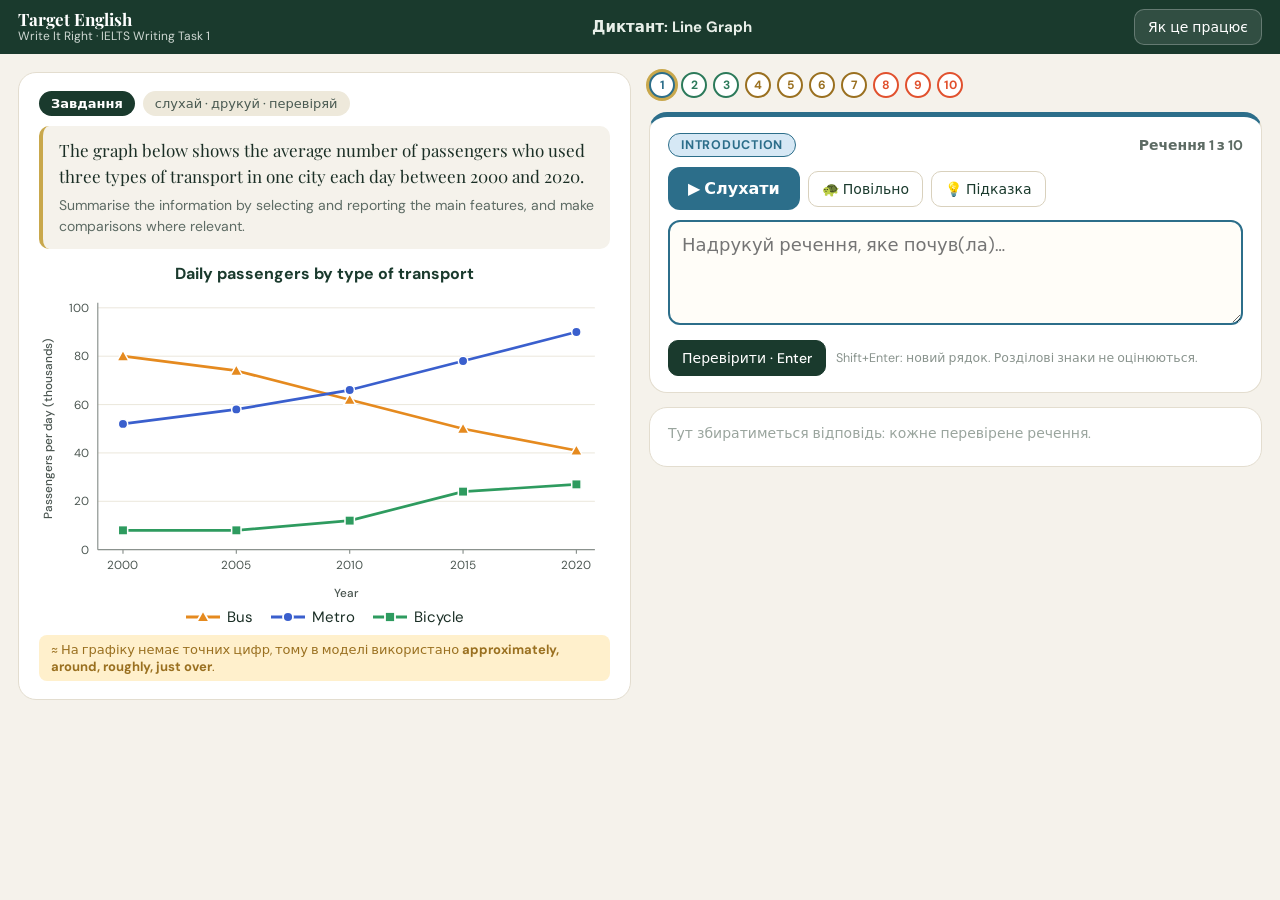
==== dictation/index.html @ 70d9b7e7 "Add files via upload" ====
<!DOCTYPE html>
<html lang="uk">
<head>
<meta charset="UTF-8">
<meta name="viewport" content="width=device-width, initial-scale=1">
<title>Диктант · Write It Right</title>
<link rel="preconnect" href="https://fonts.googleapis.com">
<link rel="preconnect" href="https://fonts.gstatic.com" crossorigin>
<link href="https://fonts.googleapis.com/css2?family=DM+Sans:wght@400;500;700&family=Playfair+Display:wght@600;700&display=swap" rel="stylesheet">
<link rel="stylesheet" href="dictation.css">
</head>
<body>
<header class="top">
  <div class="brand"><b>Target English</b><span>Write It Right · IELTS Writing Task 1</span></div>
  <div class="ttl">Диктант: Line Graph</div>
  <div class="tools"><button class="tbtn" id="helpBtn">Як це працює</button></div>
</header>

<main>
  <section class="left card">
    <div class="meta"><span class="pill">Завдання</span><span class="pill soft">слухай · друкуй · перевіряй</span></div>
    <div class="prompt"><p id="prompt"></p><p class="tail" id="promptTail"></p></div>
    <figure class="fig"><figcaption id="chartTitle"></figcaption><div id="chart"></div></figure>
    <p class="apxnote">≈ На графіку немає точних цифр, тому в моделі використано <b>approximately, around, roughly, just over</b>.</p>
  </section>

  <section class="right">
    <div class="steps" id="dots"></div>
    <div class="dcard" id="dcard">
      <div class="dtop"><span class="chip" id="secChip"></span><span class="cnt" id="cnt"></span></div>
      <div class="ctr">
        <button class="play" id="play" title="Слухати (Alt+R)">▶ Слухати</button>
        <button class="tbtn" id="slow" title="Повільніше (Alt+S)">🐢 Повільно</button>
        <button class="tbtn" id="hint" title="Підказка: перші слова (Alt+H)">💡 Підказка</button>
        <span class="src" id="src"></span>
      </div>
      <textarea id="inp" rows="3" spellcheck="false" autocomplete="off" autocapitalize="off" placeholder="Надрукуй речення, яке почув(ла)…"></textarea>
      <div class="hintline" id="hintline" hidden></div>
      <div class="act">
        <button class="tbtn pri" id="check">Перевірити · Enter</button>
        <button class="tbtn" id="next" hidden>Далі · Enter →</button>
        <span class="kh">Shift+Enter: новий рядок. Розділові знаки не оцінюються.</span>
      </div>
      <div class="res" id="res" hidden></div>
    </div>
    <div class="sum" id="sum" hidden></div>
    <div class="paper" id="paper"></div>
  </section>
</main>

<div class="ov" id="help" hidden>
  <div class="ov-box">
    <div class="ov-top"><h2>Як це працює</h2><button class="tbtn sq" id="helpClose">✕</button></div>
    <ol class="how">
      <li>Подивись на графік зліва: це завдання, до якого написана модельна відповідь.</li>
      <li>Натисни <b>▶ Слухати</b> і надрукуй речення. Можна слухати знову, повільно (🐢) або взяти підказку (💡).</li>
      <li>Натисни <b>Enter</b>: побачиш, які слова пропущено (червоні), зайві (закреслені) і правильні (зелені). Мову наближення підсвічено золотим.</li>
      <li>Далі наступне речення. Наприкінці отримаєш підсумок і всю відповідь разом.</li>
    </ol>
    <p class="tip">Клавіші: <kbd>Enter</kbd> перевірити / далі · <kbd>Alt</kbd>+<kbd>R</kbd> слухати · <kbd>Alt</kbd>+<kbd>S</kbd> повільно · <kbd>Alt</kbd>+<kbd>H</kbd> підказка.</p>
  </div>
</div>

<script src="chart.js"></script>
<script src="data/line-1.js"></script>
<script src="dictation.js"></script>
</body>
</html>
---- dictation/dictation.css ----
:root{
  --g:#1A3A2D; --gold:#C9A84C; --bg:#F5F2EB; --foot:#F0EDE6; --muted:#7A9A8A; --txt:#1A2E25; --txt2:#3D5A4E;
  --blue:#2C6E8A; --blueb:#D6E8F5; --green:#2C7A5A; --greenb:#D6EDE4; --amber:#9A7020; --amberb:#FFF0CC; --red:#E1512E; --redb:#FDDDD8;
  --bad:#C0392B; --good:#1A7A4A; --or:#E1512E;
  --serif:'Playfair Display',Georgia,'Times New Roman',serif;
  --sans:'DM Sans',system-ui,-apple-system,'Segoe UI',Roboto,Arial,sans-serif;
}
*{box-sizing:border-box}
html,body{margin:0;height:100%;overflow:hidden}
body{background:#10261d;font-family:var(--sans);color:var(--txt);-webkit-font-smoothing:antialiased}
.lc{display:block}
.lc text{font-family:var(--sans)}
.lc .grid line{stroke:#e8e3d6;stroke-width:1}
.lc .axis line{stroke:#8b928e;stroke-width:1.4}
.lc .axis text{fill:#4b5651;font-size:14px}
.lc .axtitle{fill:#4b5651!important;font-size:14px!important;font-weight:500;transition:fill .3s}
.lc .band{fill:#C9A84C;opacity:0;transition:opacity .4s}
.lc .band.on{opacity:.18}
.lc .ser{transition:opacity .4s}
.lc.focus .ser:not(.on){opacity:.13}
.lc .ln{fill:none;stroke-width:3.2;stroke-linejoin:round;stroke-linecap:round}
.lc .mk{transition:transform .25s;transform-box:fill-box;transform-origin:center}
.lc .mk.big{transform:scale(1.6)}
.lc .guide{stroke-width:1.6;stroke-dasharray:5 5;opacity:0;transition:opacity .3s}
.lc .guide.show{opacity:.7}
.lc .val{font-size:16px;font-weight:700;text-anchor:middle;opacity:0;transition:opacity .3s;paint-order:stroke;stroke:#fff;stroke-width:4px;stroke-linejoin:round}
.lc .val.show{opacity:1}
.lc.ax-y .axis-y line,.lc.ax-y .axis-y text,.lc.ax-x .axis-x line,.lc.ax-x .axis-x text{stroke:var(--or);fill:var(--or);font-weight:700}
.lc.ax-y .axis-y line,.lc.ax-x .axis-x line{stroke-width:2.8}
.lc.ax-y .axis-y text{font-size:15px}
.lc .tag rect{fill:var(--g)} .lc .tag text{fill:#fff;font-size:14px;font-weight:700;text-anchor:middle;dominant-baseline:central} .lc .tag line{stroke:var(--g);stroke-width:1.6}
.lc-legend{display:flex;flex-wrap:wrap;justify-content:center;gap:4px 18px;margin:2px 0 2px;transition:transform .3s}
.lc-leg{display:flex;align-items:center;gap:7px;font-size:15px;transition:opacity .3s}
.lc-leg.dim{opacity:.3}
.lc-legend.pulse{animation:pulse 1.2s ease 2}
.lc-legend.pulse .lc-leg{font-weight:700;color:var(--or)}
@keyframes pulse{50%{transform:scale(1.06)}}
html,body{overflow:auto;height:auto;min-height:100%}
body{background:#F5F2EB}
.top{position:sticky;top:0;height:54px;display:flex;align-items:center;gap:16px;padding:0 18px;background:var(--g);color:#fff;z-index:5}
.top .brand{display:flex;flex-direction:column;line-height:1.15;min-width:160px}
.top .brand b{font-family:var(--serif);font-size:17px}.top .brand span{font-size:12px;color:#cfd8d3}
.top .ttl{margin:0 auto;font-weight:700;font-size:15px;color:#e8efe9}
.tbtn{border:1px solid #d9d1bd;background:#fff;color:var(--g);border-radius:10px;padding:8px 13px;font-size:14px;font-weight:500;cursor:pointer;text-decoration:none;display:inline-flex;align-items:center}
.top .tbtn{background:rgba(255,255,255,.1);color:#fff;border-color:rgba(255,255,255,.25)}
.tbtn:hover{background:#faf7ef}.top .tbtn:hover{background:rgba(255,255,255,.22)}
.tbtn.pri{background:var(--g);color:#fff;border-color:var(--g)}.tbtn.pri:hover{background:#26503f}
.tbtn.sq{padding:8px 11px}
.tbtn.on{background:var(--gold);color:var(--g);border-color:var(--gold)}
main{display:grid;grid-template-columns:minmax(380px,1fr) minmax(380px,1fr);gap:18px;padding:18px;max-width:1500px;margin:0 auto}
@media(max-width:900px){main{grid-template-columns:1fr}}
.card{background:#fff;border:1px solid #e3ddcf;border-radius:18px;padding:18px 20px}
.meta{display:flex;gap:8px;margin-bottom:10px;flex-wrap:wrap}
.pill{background:var(--g);color:#fff;border-radius:999px;padding:4px 12px;font-size:13px;font-weight:700}.pill.soft{background:#eee9db;color:#4a5a52;font-weight:500}
.prompt{background:#F5F2EB;border-left:4px solid var(--gold);border-radius:10px;padding:12px 16px}
.prompt p{margin:0;font-family:var(--serif);font-size:17px;line-height:1.5}.prompt .tail{font-family:var(--sans);font-size:14px;color:#5d6b64;margin-top:6px}
.fig{margin:14px 0 4px}.fig figcaption{text-align:center;font-weight:700;color:var(--g);margin-bottom:2px}
.apxnote{font-size:13px;background:var(--amberb);color:var(--amber);border-radius:8px;padding:6px 12px;margin:8px 0 0}
.right{display:flex;flex-direction:column;gap:14px}
.steps{display:flex;gap:6px;flex-wrap:wrap}
.dot{width:26px;height:26px;border-radius:50%;border:2px solid var(--c,#999);background:#fff;font-size:12px;font-weight:700;color:var(--c,#555);display:flex;align-items:center;justify-content:center}
.dot.done{background:var(--c);color:#fff}.dot.cur{box-shadow:0 0 0 3px #C9A84C}
.dcard{background:#fff;border:1px solid #e3ddcf;border-radius:18px;padding:16px 18px;border-top:5px solid var(--c,var(--g))}
.dtop{display:flex;justify-content:space-between;align-items:center;margin-bottom:10px}
.chip{background:var(--b);color:var(--c);border:1.5px solid var(--c);border-radius:999px;padding:3px 12px;font-size:12.5px;font-weight:700;letter-spacing:.06em;text-transform:uppercase}
.cnt{font-weight:700;color:#5d6b64;font-size:14px}
.ctr{display:flex;gap:8px;align-items:center;flex-wrap:wrap;margin-bottom:10px}
.play{background:var(--c,var(--g));color:#fff;border:0;border-radius:12px;padding:11px 20px;font-size:16px;font-weight:700;cursor:pointer}
.play:hover{filter:brightness(1.08)}.play.busy{animation:pulse 1s infinite}
.src{font-size:12px;color:#8a948e}
textarea{width:100%;font-family:var(--sans);font-size:18px;line-height:1.5;padding:10px 12px;border:2px solid #d9d1bd;border-radius:12px;resize:vertical;background:#fffdf8;color:var(--txt)}
textarea:focus{outline:none;border-color:var(--c,var(--g))}textarea:disabled{background:#f3f0e6}
.hintline{margin-top:8px;font-size:15px;background:var(--amberb);color:var(--amber);padding:6px 12px;border-radius:8px;font-weight:600}
.act{display:flex;gap:10px;align-items:center;margin-top:10px;flex-wrap:wrap}.kh{font-size:12.5px;color:#8a948e}
.res{margin-top:12px;border-top:1px dashed #d9d1bd;padding-top:12px}
.res .lbl{font-size:12px;font-weight:700;letter-spacing:.08em;color:#7A9A8A;margin:8px 0 3px}
.res .line{font-size:19px;line-height:1.6}
.w-ok{color:var(--good);font-weight:500}.w-miss{background:var(--redb);color:var(--bad);font-weight:700;border-radius:4px;padding:0 3px;border-bottom:2px solid var(--bad)}
.w-extra{color:var(--bad);text-decoration:line-through;opacity:.85}
.w-ap{background:rgba(201,168,76,.4);border-radius:4px;padding:0 2px}
.score{display:inline-block;font-weight:700;border-radius:8px;padding:3px 10px;margin-bottom:4px}
.score.good{background:var(--greenb);color:var(--good)}.score.mid{background:var(--amberb);color:var(--amber)}.score.low{background:var(--redb);color:var(--bad)}
.paper{background:#fff;border:1px solid #e3ddcf;border-radius:18px;padding:14px 18px;min-height:60px}
.paper:empty::before{content:'Тут збиратиметься відповідь: кожне перевірене речення.';color:#9aa59e;font-size:14px}
.paper .pp{border-left:4px solid var(--c);padding:2px 0 2px 12px;margin:0 0 10px;font-size:16.5px;line-height:1.6}
.paper .pp .tg{display:block;font-size:11.5px;font-weight:700;letter-spacing:.08em;color:var(--c)}
.paper .pp .ap{background:rgba(201,168,76,.4);border-radius:4px;padding:0 2px}
.sum{background:var(--g);color:#fff;border-radius:18px;padding:18px 22px}
.sum h3{font-family:var(--serif);margin:0 0 6px;font-size:24px}.sum p{margin:6px 0;font-size:15.5px;line-height:1.5}
.sum .big{font-size:38px;font-weight:700;color:var(--gold)}
.sum .tbtn{background:rgba(255,255,255,.12);color:#fff;border-color:rgba(255,255,255,.3)}
.ov{position:fixed;inset:0;background:rgba(16,38,29,.62);z-index:20;display:flex;align-items:center;justify-content:center;padding:20px}
.ov-box{background:#F7F4EE;border-radius:18px;max-width:640px;width:100%;padding:18px 24px 22px}
.ov-top{display:flex;justify-content:space-between;align-items:center}.ov h2{font-family:var(--serif);color:var(--g);margin:0}
.how{line-height:1.6;padding-left:20px}.tip{font-size:14px;color:#4a5a52}
[hidden]{display:none!important}
button{font-family:inherit}
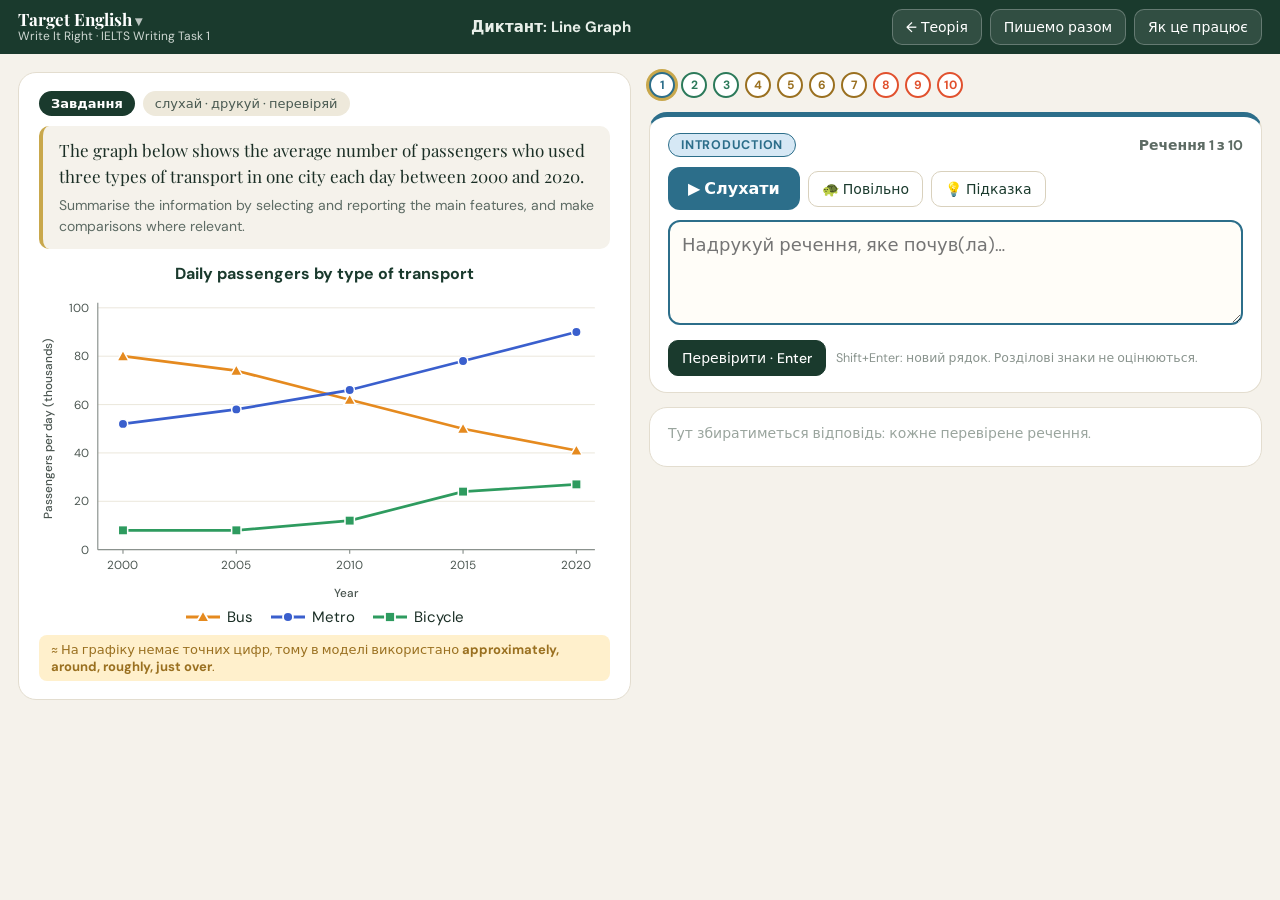
==== commit 85703f62: "Add files via upload" ====
--- a/dictation/index.html
+++ b/dictation/index.html
@@ -12,8 +12,8 @@
 <body>
 <header class="top">
   <div class="brand"><b>Target English</b><span>Write It Right · IELTS Writing Task 1</span></div>
-  <div class="ttl">Диктант: Line Graph</div>
-  <div class="tools"><button class="tbtn" id="helpBtn">Як це працює</button></div>
+  <div class="ttl" id="ttl">Диктант</div>
+  <div class="tools"><a class="tbtn" id="lnkTheory" href="../lesson-deck/index.html">← Теорія</a> <a class="tbtn" id="lnkStudio" href="../index.html">Пишемо разом</a> <button class="tbtn" id="helpBtn">Як це працює</button></div>
 </header>
 
 <main>
@@ -21,7 +21,7 @@
     <div class="meta"><span class="pill">Завдання</span><span class="pill soft">слухай · друкуй · перевіряй</span></div>
     <div class="prompt"><p id="prompt"></p><p class="tail" id="promptTail"></p></div>
     <figure class="fig"><figcaption id="chartTitle"></figcaption><div id="chart"></div></figure>
-    <p class="apxnote">≈ На графіку немає точних цифр, тому в моделі використано <b>approximately, around, roughly, just over</b>.</p>
+    <p class="apxnote" id="apxnote">≈ На графіку немає точних цифр, тому в моделі використано <b>approximately, around, roughly, just over</b>.</p>
   </section>
 
   <section class="right">
@@ -61,8 +61,12 @@
   </div>
 </div>
 
+<script src="../modules.js"></script>
 <script src="chart.js"></script>
-<script src="data/line-1.js"></script>
-<script src="dictation.js"></script>
+<script src="pie.js"></script>
+<script>
+(function(){var t=(new URLSearchParams(location.search).get('t')||'line-1').replace(/[^a-z0-9\-_]/gi,'');
+document.write('<script src="data/'+t+'.js"><\/script><script src="dictation.js"><\/script>');})();
+</script>
 </body>
 </html>
--- a/dictation/dictation.css
+++ b/dictation/dictation.css
@@ -95,3 +95,18 @@
 .how{line-height:1.6;padding-left:20px}.tip{font-size:14px;color:#4a5a52}
 [hidden]{display:none!important}
 button{font-family:inherit}
+
+.top .tools{display:flex;gap:8px}
+
+/* кругові діаграми */
+#chart.piehost{display:flex;flex-direction:column;justify-content:center;gap:6px}
+#chart.piehost svg{height:auto}
+.lc.pie text{font-family:var(--sans)}
+.lc .ptitle{font-family:var(--serif);font-size:22px;font-weight:700;fill:#1A3A2D;transition:fill .3s}
+.lc .ptitle.on{fill:#E8530F}
+.lc .pv{font-size:17px;font-weight:700;paint-order:stroke;stroke:rgba(0,0,0,.18);stroke-width:2px;stroke-linejoin:round}
+.pie .pc{transition:opacity .4s}.pie .pc.dim{opacity:.16}
+.pie .sl{transition:opacity .4s,transform .3s}.pie .sl.dim{opacity:.2}
+.lc-leg .sw{width:14px;height:14px;border-radius:4px;display:inline-block}
+
+.lc .pv.out{stroke:none;paint-order:normal}
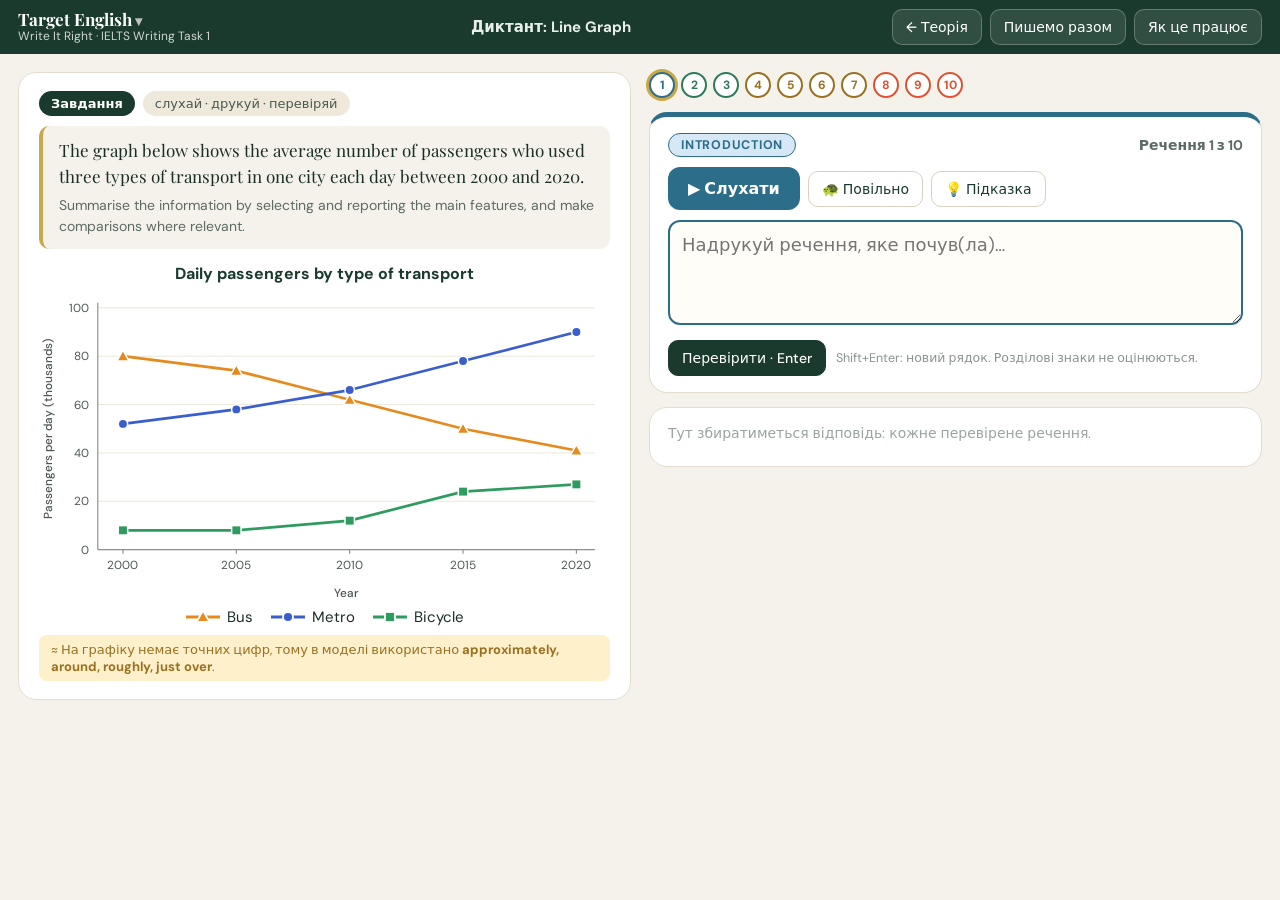
==== commit 9ff36d53: "Add files via upload" ====
--- a/dictation/index.html
+++ b/dictation/index.html
@@ -64,6 +64,7 @@
 <script src="../modules.js"></script>
 <script src="chart.js"></script>
 <script src="pie.js"></script>
+<script src="bar.js"></script>
 <script>
 (function(){var t=(new URLSearchParams(location.search).get('t')||'line-1').replace(/[^a-z0-9\-_]/gi,'');
 document.write('<script src="data/'+t+'.js"><\/script><script src="dictation.js"><\/script>');})();
--- a/dictation/dictation.css
+++ b/dictation/dictation.css
@@ -110,3 +110,14 @@
 .lc-leg .sw{width:14px;height:14px;border-radius:4px;display:inline-block}
 
 .lc .pv.out{stroke:none;paint-order:normal}
+
+.line.uk{font-size:15px;color:#4b5651;background:#FFF8E3;border-radius:8px;padding:8px 12px}
+
+.lc.barc text{font-family:var(--sans)}
+.lc.barc .grid line{stroke:#e8e3d6;stroke-width:1}
+.lc.barc .axis line{stroke:#8b928e;stroke-width:1.4}
+.lc.barc .axis text{fill:#4b5651;font-size:13.5px}
+.lc.barc .axtitle{fill:#4b5651;font-size:13.5px}
+.lc.barc .bg{transition:opacity .4s}.lc.barc .bg.dim{opacity:.16}
+.lc.barc .bv{font-size:12px;font-weight:700;fill:#1A3A2D;opacity:0;transition:opacity .3s;paint-order:stroke;stroke:#fff;stroke-width:3px;stroke-linejoin:round}
+.lc.barc .bv.show{opacity:1}
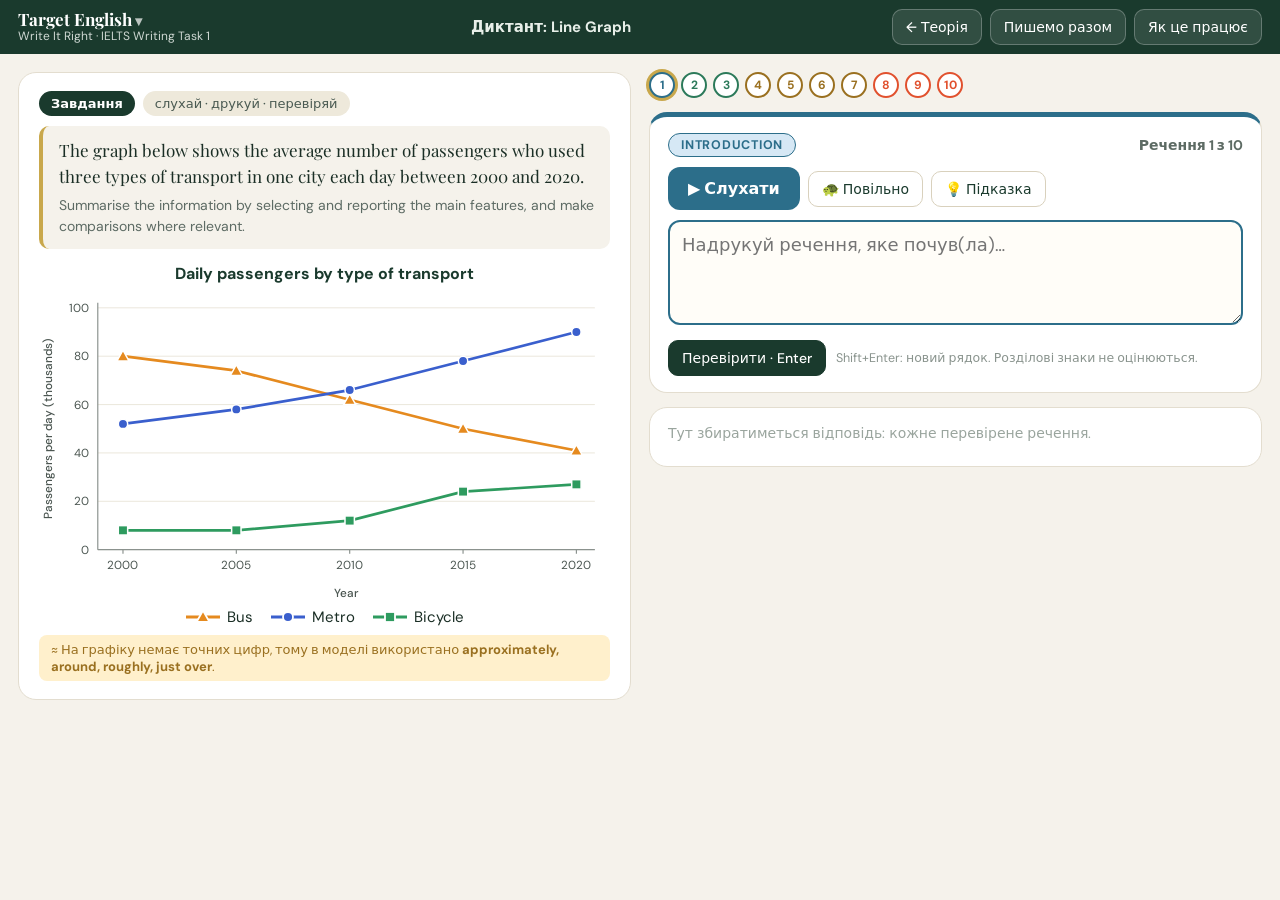
==== commit 38f07549: "Add files via upload" ====
--- a/dictation/index.html
+++ b/dictation/index.html
@@ -65,6 +65,7 @@
 <script src="chart.js"></script>
 <script src="pie.js"></script>
 <script src="bar.js"></script>
+<script src="table.js"></script>
 <script>
 (function(){var t=(new URLSearchParams(location.search).get('t')||'line-1').replace(/[^a-z0-9\-_]/gi,'');
 document.write('<script src="data/'+t+'.js"><\/script><script src="dictation.js"><\/script>');})();
--- a/dictation/dictation.css
+++ b/dictation/dictation.css
@@ -121,3 +121,22 @@
 .lc.barc .bg{transition:opacity .4s}.lc.barc .bg.dim{opacity:.16}
 .lc.barc .bv{font-size:12px;font-weight:700;fill:#1A3A2D;opacity:0;transition:opacity .3s;paint-order:stroke;stroke:#fff;stroke-width:3px;stroke-linejoin:round}
 .lc.barc .bv.show{opacity:1}
+
+/* ---- TableChart ---- */
+.lc.tblc{display:flex;align-items:center;justify-content:center;font-family:var(--sans)}
+.tblc table{border-collapse:separate;border-spacing:0;width:100%;table-layout:fixed;font-size:15px;color:#1d2a24;border:1px solid #d9d2bf;border-radius:10px;overflow:hidden}
+.tblc th,.tblc td{padding:8px 6px;text-align:center;border-bottom:1px solid #ece6d6;border-right:1px solid #ece6d6;line-height:1.2;transition:opacity .35s,background .35s,color .35s}
+.tblc tr>*:last-child{border-right:0}.tblc tbody tr:last-child>*{border-bottom:0}
+.tblc thead th{background:#1A3A2D;color:#fff;font-size:12.5px;font-weight:700;border-color:#2c5242}
+.tblc thead th.corner{text-align:left;font-size:11.5px;letter-spacing:.4px;padding-left:10px;width:30%}
+.tblc th.rh{text-align:left;font-weight:700;background:#F7F4EE;padding-left:10px;font-size:13.5px;color:#1A3A2D}
+.tblc td{font-weight:600;font-size:16px;background:#fff}
+.tblc tbody tr:nth-child(even) td{background:#FBF9F4}
+.tblc .dim{opacity:.22}
+.tblc td.hi{background:#FFF0CC!important;color:#7a5410;font-weight:800;box-shadow:inset 0 0 0 2px #E1A92E}
+.tblc thead th.hi,.tblc th.rh.hi{box-shadow:none}
+.tblc.pulse thead th:not(.corner),.tblc.pulse th.rh{animation:tpulse 1.2s ease 2}
+@keyframes tpulse{50%{background:#E1512E;color:#fff}}
+
+.tblc thead th.dim,.tblc th.rh.dim{opacity:.5}
+#chart .tblc td{font-size:20px;padding:13px 6px}#chart .tblc th.rh{font-size:16px}#chart .tblc thead th{font-size:14px;padding:11px 6px}#chart .tblc thead th.corner{font-size:12.5px}
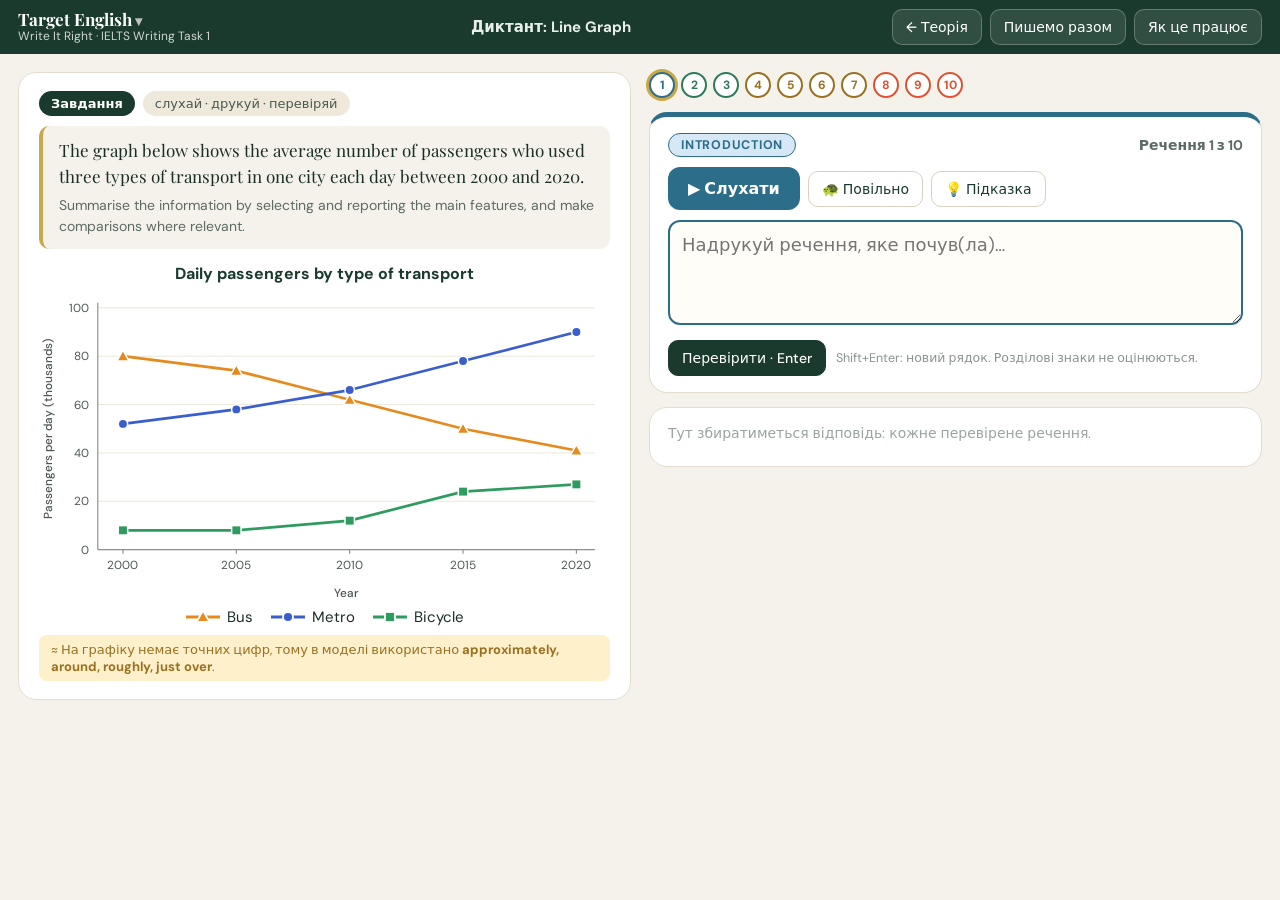
==== commit 8018d93a: "Add files via upload" ====
--- a/dictation/index.html
+++ b/dictation/index.html
@@ -66,6 +66,9 @@
 <script src="pie.js"></script>
 <script src="bar.js"></script>
 <script src="table.js"></script>
+<script src="process.js"></script>
+<script src="map.js"></script>
+<script src="map-scenes.js"></script>
 <script>
 (function(){var t=(new URLSearchParams(location.search).get('t')||'line-1').replace(/[^a-z0-9\-_]/gi,'');
 document.write('<script src="data/'+t+'.js"><\/script><script src="dictation.js"><\/script>');})();
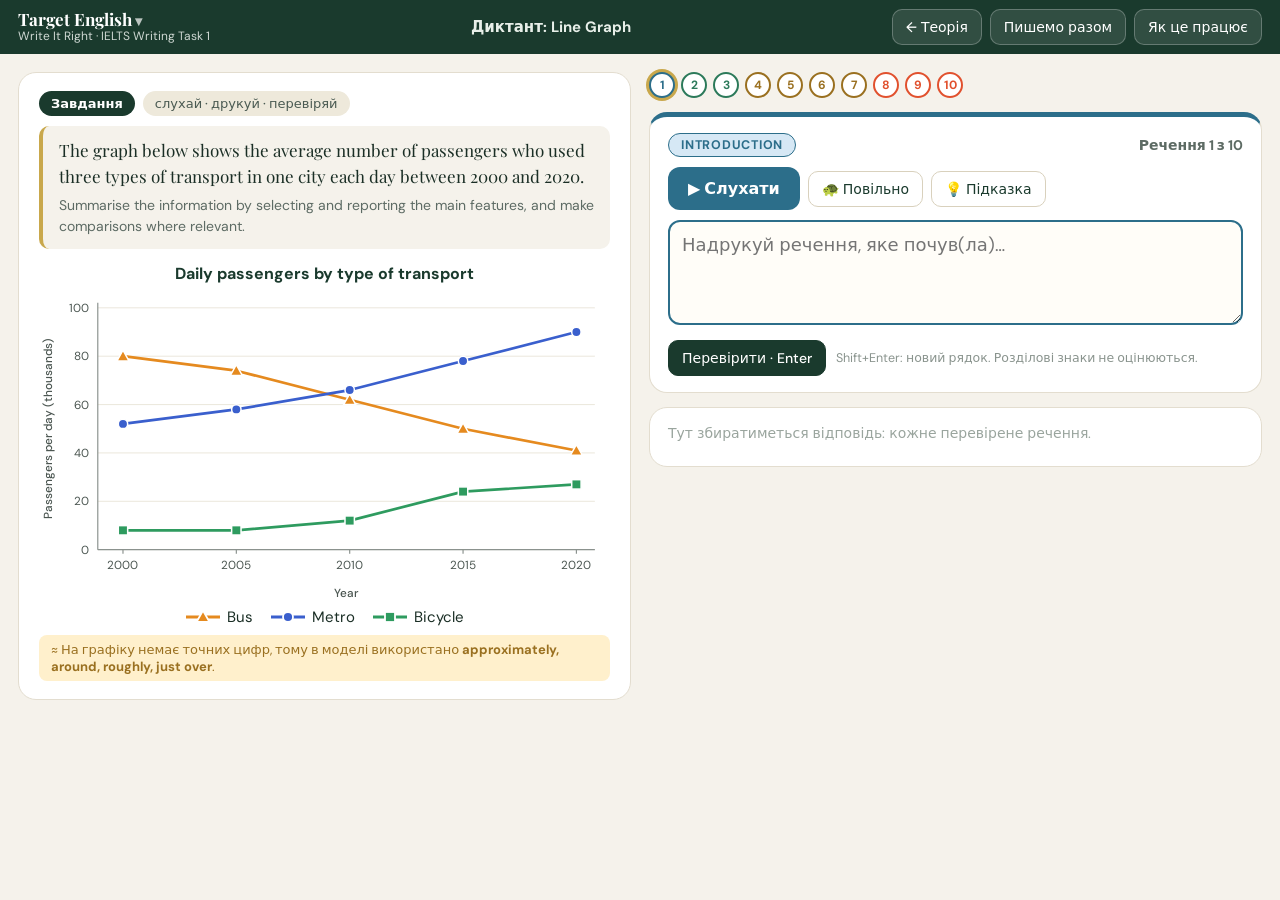
==== commit 7af6603a: "Add files via upload" ====
--- a/dictation/index.html
+++ b/dictation/index.html
@@ -69,6 +69,10 @@
 <script src="process.js"></script>
 <script src="map.js"></script>
 <script src="map-scenes.js"></script>
+<script src="scatter.js"></script>
+<script src="scatter-scenes.js"></script>
+<script src="mixed.js"></script>
+<script src="mixed-scenes.js"></script>
 <script>
 (function(){var t=(new URLSearchParams(location.search).get('t')||'line-1').replace(/[^a-z0-9\-_]/gi,'');
 document.write('<script src="data/'+t+'.js"><\/script><script src="dictation.js"><\/script>');})();
